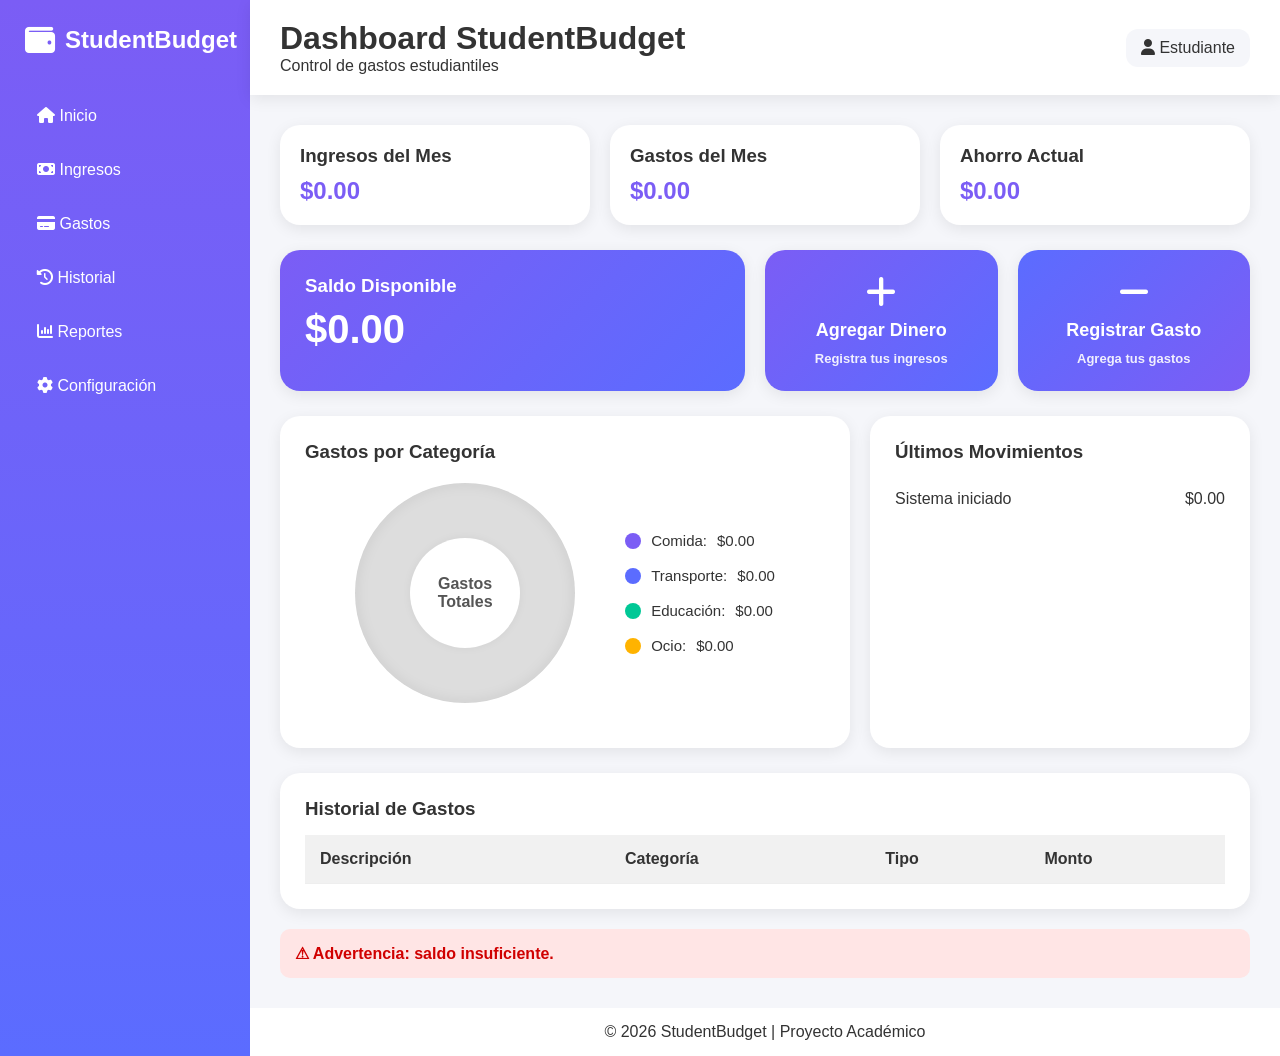
==== index.html @ 2c872257 "Primer commit" ====
<!DOCTYPE html>
<html lang="es">

<head>
    <meta charset="UTF-8">
    <meta name="viewport" content="width=device-width, initial-scale=1.0">
    <title>StudentBudget</title>

    <link rel="stylesheet" href="css/style.css">

    <link rel="stylesheet"
        href="https://cdnjs.cloudflare.com/ajax/libs/font-awesome/6.5.1/css/all.min.css">
</head>

<body>

    <div class="contenedor">

        <!-- NAV -->
        <nav>

            <div class="logo">
                <i class="fa-solid fa-wallet"></i>
                <h2>StudentBudget</h2>
            </div>

            <div class="menu">

                <a href="#">
                    <i class="fa-solid fa-house"></i>
                    Inicio
                </a>

                <a href="#">
                    <i class="fa-solid fa-money-bill"></i>
                    Ingresos
                </a>

                <a href="#">
                    <i class="fa-solid fa-credit-card"></i>
                    Gastos
                </a>

                <a href="#">
                    <i class="fa-solid fa-clock-rotate-left"></i>
                    Historial
                </a>

                <a href="#">
                    <i class="fa-solid fa-chart-column"></i>
                    Reportes
                </a>

                <a href="#">
                    <i class="fa-solid fa-gear"></i>
                    Configuración
                </a>

            </div>

        </nav>

        <!-- MAIN -->
        <main>

            <!-- HEADER -->
            <header>

                <div>
                    <h1>Dashboard StudentBudget</h1>
                    <p>Control de gastos estudiantiles</p>
                </div>

                <div class="usuario">
                    <i class="fa-solid fa-user"></i>
                    Estudiante
                </div>

            </header>

            <section class="contenido">

                <!-- RESUMEN -->
                <section class="resumen">

                    <article class="card-resumen">
                        <h3>Ingresos del Mes</h3>
                        <h2 id="totalIngresos">$0.00</h2>
                    </article>

                    <article class="card-resumen">
                        <h3>Gastos del Mes</h3>
                        <h2 id="totalGastos">$0.00</h2>
                    </article>

                    <article class="card-resumen">
                        <h3>Ahorro Actual</h3>
                        <h2 id="ahorro">$0.00</h2>
                    </article>

                </section>

                <!-- TARJETAS -->
                <section class="tarjetas">

                    <article class="card saldo">

                        <h3>Saldo Disponible</h3>

                        <h2 id="saldo">
                            $0.00
                        </h2>

                    </article>

<article class="card accion ingreso-card">

    <button onclick="abrirIngreso()">

        <i class="fa-solid fa-plus"></i>

        <span>Agregar Dinero</span>

        <small>Registra tus ingresos</small>

    </button>

</article>

<article class="card accion gasto-card">

    <button onclick="abrirGasto()">

        <i class="fa-solid fa-minus"></i>

        <span>Registrar Gasto</span>

        <small>Agrega tus gastos</small>

    </button>

</article>

                </section>
<!-- MODAL INGRESO -->

<div id="modalIngreso" class="modal">

    <div class="modal-contenido">

        <span
            class="cerrar"
            onclick="cerrarIngreso()">

            &times;

        </span>

        <h2>Agregar Ingreso</h2>

        <input
            type="number"
            id="ingreso"
            placeholder="Ingrese monto">

        <button onclick="guardarIngresoModal()">

            Guardar Ingreso

        </button>

    </div>

</div>

<!-- MODAL GASTO -->

<div id="modalGasto" class="modal">

    <div class="modal-contenido">

        <span
            class="cerrar"
            onclick="cerrarGasto()">

            &times;

        </span>

        <h2>Registrar Gasto</h2>

        <input
            type="text"
            id="nombre"
            placeholder="Nombre del gasto">

        <input
            type="number"
            id="gasto"
            placeholder="Monto">

        <select id="categoria">

            <option value="Comida">
                Comida
            </option>

            <option value="Transporte">
                Transporte
            </option>

            <option value="Educacion">
                Educación
            </option>

            <option value="Ocio">
                Ocio
            </option>

        </select>

        <button onclick="guardarGastoModal()">

            Guardar Gasto

        </button>

    </div>

</div>   

<!-- GRAFICO PASTEL -->

                <section class="dashboard-row">

    <!-- GASTOS POR CATEGORIA -->

    <section class="grafico-container">

        <article class="card">

            <h3>Gastos por Categoría</h3>

            <div class="contenedor-grafico">

                <div id="graficoPastel" class="grafico-pastel">

                    <div class="centro-grafico">
                            Gastos<br>Totales
                    </div>

                </div>

                <div class="leyenda">

                    <div>
                        <span class="color comida"></span>
                        Comida:
                        <span id="catComida">$0.00</span>
                    </div>

                    <div>
                        <span class="color transporte"></span>
                        Transporte:
                        <span id="catTransporte">$0.00</span>
                    </div>

                    <div>
                        <span class="color educacion"></span>
                        Educación:
                        <span id="catEducacion">$0.00</span>
                    </div>

                    <div>
                        <span class="color ocio"></span>
                        Ocio:
                        <span id="catOcio">$0.00</span>
                    </div>

                </div>

            </div>

        </article>

    </section>

    <!-- ULTIMOS MOVIMIENTOS -->

    <section class="movimientos">

        <h3>Últimos Movimientos</h3>

        <div id="ultimosMovimientos">

            <div class="movimiento">
                <span>Sistema iniciado</span>
                <span>$0.00</span>
            </div>

        </div>

    </section>

</section>

                <!-- HISTORIAL -->

                <section class="historial">

                    <h3>Historial de Gastos</h3>

                    <table>

                        <thead>

                            <tr>
                                <th>Descripción</th>
                                <th>Categoría</th>
                                <th>Tipo</th>
                                <th>Monto</th>
                            </tr>

                        </thead>

                        <tbody id="lista">

                        </tbody>

                    </table>

                </section>

                <!-- ALERTA -->

                <div id="alerta" class="alerta">

                    ⚠ Advertencia:
                    saldo insuficiente.

                </div>

            </section>

            <!-- FOOTER -->

            <footer>

                © 2026 StudentBudget |
                Proyecto Académico

            </footer>

        </main>

    </div>

    <script src="js/script.js"></script>

</body>

</html>
---- css/style.css ----
*{
    margin:0;
    padding:0;
    box-sizing:border-box;
    font-family:'Segoe UI',sans-serif;
}

:root{
    --morado:#7B5DF5;
    --azul:#5B6CFF;
    --blanco:#FFFFFF;
    --gris:#F5F6FA;
    --texto:#333;
    --sombra:0 4px 15px rgba(0,0,0,.08);
}

body{
    background:var(--gris);
    color:var(--texto);
}

.contenedor{
    display:grid;
    grid-template-columns:250px 1fr;
    min-height:100vh;
}

/* NAV */

nav{
    background:linear-gradient(
        180deg,
        var(--morado),
        var(--azul)
    );
    color:white;
    padding:25px;
}

.logo{
    display:flex;
    align-items:center;
    gap:10px;
    margin-bottom:40px;
}

.logo i{
    font-size:30px;
}

.menu{
    display:flex;
    flex-direction:column;
    gap:12px;
}

.menu a{
    color:white;
    text-decoration:none;
    padding:12px;
    border-radius:12px;
    transition:.3s;
}

.menu a:hover{
    background:rgba(255,255,255,.2);
}

/* MAIN */

main{
    display:flex;
    flex-direction:column;
}

header{
    background:white;
    padding:20px 30px;
    display:flex;
    justify-content:space-between;
    align-items:center;
    box-shadow:var(--sombra);
}

.usuario{
    background:var(--gris);
    padding:10px 15px;
    border-radius:12px;
}

/* CONTENIDO */

.contenido{
    padding:30px;
}

/* RESUMEN */

.resumen{
    display:grid;
    grid-template-columns:repeat(3,1fr);
    gap:20px;
    margin-bottom:25px;
}

.card-resumen{
    background:white;
    padding:20px;
    border-radius:20px;
    box-shadow:var(--sombra);
}

.card-resumen h3{
    margin-bottom:10px;
}

.card-resumen h2{
    color:var(--morado);
}

/* TARJETAS */

.tarjetas{
    display:grid;
    grid-template-columns:2fr 1fr 1fr;
    gap:20px;
}

.card{
    background:white;
    border-radius:20px;
    padding:25px;
    box-shadow:var(--sombra);
}

.saldo{
    background:linear-gradient(
        135deg,
        var(--morado),
        var(--azul)
    );
    color:white;
}

.saldo h2{
    margin-top:10px;
    font-size:40px;
}

.accion{
    display:flex;
    align-items:center;
    justify-content:center;
}

.accion button{
    width:100%;
    padding:15px;
    border:none;
    border-radius:15px;
    background:var(--morado);
    color:white;
    cursor:pointer;
    font-size:15px;
}

.accion button:hover{
    opacity:.9;
}

/* FORMULARIOS */

.formularios{
    display:grid;
    grid-template-columns:1fr 1fr;
    gap:20px;
    margin-top:25px;
}

.formulario{
    background:white;
    padding:25px;
    border-radius:20px;
    box-shadow:var(--sombra);
}

.formulario h3{
    margin-bottom:15px;
}

.formulario input,
.formulario select{
    width:100%;
    padding:12px;
    margin-bottom:12px;
    border:1px solid #ddd;
    border-radius:10px;
}

.formulario button{
    width:100%;
    padding:12px;
    border:none;
    border-radius:10px;
    background:var(--morado);
    color:white;
    cursor:pointer;
}

.formulario button:hover{
    opacity:.9;
}

/* ===================================
   GASTOS + MOVIMIENTOS
=================================== */

.dashboard-row{
    display:grid;
    grid-template-columns:2fr 1fr;
    gap:25px;
    margin-top:25px;
}

.grafico-container{
    margin-top:0;
}

.grafico-container .card{
    height:100%;
}

.contenedor-grafico{
    display:flex;
    justify-content:center;
    align-items:center;
    gap:50px;
    flex-wrap:wrap;
    padding:20px 0;
}

.grafico-pastel{
    width:220px;
    height:220px;
    border-radius:50%;
    background:#ddd;
    position:relative;
    box-shadow:inset 0 0 15px rgba(0,0,0,.08);
}

.centro-grafico{
    width:110px;
    height:110px;
    background:white;
    border-radius:50%;
    position:absolute;
    top:50%;
    left:50%;
    transform:translate(-50%,-50%);
    display:flex;
    justify-content:center;
    align-items:center;
    text-align:center;
    color:#555;
    font-weight:600;
    box-shadow:0 0 10px rgba(0,0,0,.05);
}

.leyenda{
    display:flex;
    flex-direction:column;
    gap:18px;
    font-size:15px;
}

.leyenda div{
    display:flex;
    align-items:center;
    gap:10px;
}

.color{
    width:16px;
    height:16px;
    border-radius:50%;
}

.comida{
    background:#7B5DF5;
}

.transporte{
    background:#5B6CFF;
}

.educacion{
    background:#00C896;
}

.ocio{
    background:#FFB300;
}

/* MOVIMIENTOS */

.movimientos{
    margin-top:0;
    background:white;
    padding:25px;
    border-radius:20px;
    box-shadow:var(--sombra);
    max-height:420px;
    overflow-y:auto;
}

.movimientos h3{
    margin-bottom:20px;
}

.movimiento{
    display:flex;
    justify-content:space-between;
    align-items:center;
    padding:14px 0;
    border-bottom:1px solid #f0f0f0;
}

.movimiento:last-child{
    border-bottom:none;
}

/* SCROLL */

.movimientos::-webkit-scrollbar{
    width:6px;
}

.movimientos::-webkit-scrollbar-thumb{
    background:#cfcfcf;
    border-radius:20px;
}

/* HISTORIAL */

.historial{
    margin-top:25px;
    background:white;
    padding:25px;
    border-radius:20px;
    box-shadow:var(--sombra);
}

.historial h3{
    margin-bottom:15px;
}

table{
    width:100%;
    border-collapse:collapse;
}

th{
    background:#f1f1f1;
}

th,
td{
    padding:15px;
    text-align:left;
    border-bottom:1px solid #eee;
}

.eliminar{
    background:#e53935;
    color:white;
    border:none;
    padding:8px 12px;
    border-radius:8px;
    cursor:pointer;
}

.eliminar:hover{
    opacity:.9;
}

/* ALERTA */

.alerta{
    display:none;
    margin-top:20px;
    background:#ffe5e5;
    color:#d00000;
    padding:15px;
    border-radius:10px;
    font-weight:bold;
}

/* FOOTER */

footer{
    background:white;
    padding:15px;
    text-align:center;
    margin-top:auto;
}

/* RESPONSIVE */

@media(max-width:1000px){

    .resumen{
        grid-template-columns:1fr;
    }

    .tarjetas{
        grid-template-columns:1fr;
    }

    .formularios{
        grid-template-columns:1fr;
    }

    .dashboard-row{
        grid-template-columns:1fr;
    }

    .contenedor-grafico{
        flex-direction:column;
    }

    .grafico-pastel{
        width:190px;
        height:190px;
    }
}

@media(max-width:768px){

    .contenedor{
        grid-template-columns:1fr;
    }

    nav{
        padding:20px;
    }

    header{
        flex-direction:column;
        gap:10px;
        text-align:center;
    }

    .contenido{
        padding:15px;
    }
}
/* =========================
   MODALES
========================= */

.modal{
    display:none;
    position:fixed;
    top:0;
    left:0;
    width:100%;
    height:100%;
    background:rgba(0,0,0,.5);
    z-index:9999;

    justify-content:center;
    align-items:center;
}

.modal-contenido{
    background:white;
    width:450px;
    max-width:90%;

    padding:30px;
    border-radius:20px;

    box-shadow:
    0 15px 40px rgba(0,0,0,.2);

    position:relative;

    animation:aparecer .3s ease;
}

@keyframes aparecer{

    from{
        opacity:0;
        transform:translateY(-20px);
    }

    to{
        opacity:1;
        transform:translateY(0);
    }
}

.modal-contenido h2{
    margin-bottom:20px;
    color:var(--morado);
}

.modal-contenido input,
.modal-contenido select{

    width:100%;
    padding:12px;

    margin-bottom:15px;

    border:1px solid #ddd;
    border-radius:10px;

    outline:none;
}

.modal-contenido input:focus,
.modal-contenido select:focus{

    border-color:var(--morado);
}

.modal-contenido button{

    width:100%;
    padding:14px;

    border:none;
    border-radius:12px;

    background:linear-gradient(
        135deg,
        var(--morado),
        var(--azul)
    );

    color:white;
    font-size:15px;
    font-weight:600;

    cursor:pointer;
}

.modal-contenido button:hover{

    transform:translateY(-2px);
}

.cerrar{

    position:absolute;
    top:12px;
    right:18px;

    font-size:30px;
    font-weight:bold;

    cursor:pointer;
    color:#777;
}

.cerrar:hover{

    color:#e53935;
}

/* =========================
   BOTONES MAS ELEGANTES
========================= */

.accion button{

    width:100%;
    padding:15px;

    border:none;
    border-radius:15px;

    background:linear-gradient(
        135deg,
        var(--morado),
        var(--azul)
    );

    color:white;

    font-size:15px;
    font-weight:600;

    cursor:pointer;

    transition:.3s;
}

.accion button:hover{

    transform:translateY(-3px);

    box-shadow:
    0 10px 20px rgba(123,93,245,.3);
}

/* =========================
   DASHBOARD ROW
========================= */

.dashboard-row{

    display:grid;
    grid-template-columns:1.2fr .8fr;

    gap:20px;

    margin-top:25px;

    align-items:stretch;
}

/* =========================
   MOVIMIENTOS
========================= */

.movimientos{

    background:white;

    padding:25px;

    border-radius:20px;

    box-shadow:var(--sombra);

    height:100%;
}

.movimientos h3{

    margin-bottom:15px;
}

.movimiento{

    display:flex;
    justify-content:space-between;

    padding:12px 0;

    border-bottom:1px solid #eee;
}

/* =========================
   RESPONSIVE
========================= */

@media(max-width:1000px){

    .dashboard-row{

        grid-template-columns:1fr;
    }
}
/* TARJETAS DE ACCION */

.accion{
    padding:0;
    overflow:hidden;
}

.accion button{

    width:100%;
    height:100%;

    border:none;

    display:flex;
    flex-direction:column;

    justify-content:center;
    align-items:center;

    gap:10px;

    cursor:pointer;

    color:white;

    padding:25px;
}

.ingreso-card button{

    background:linear-gradient(
        135deg,
        #7B5DF5,
        #5B6CFF
    );
}

.gasto-card button{

    background:linear-gradient(
        135deg,
        #5B6CFF,
        #7B5DF5
    );
}

.accion i{

    font-size:35px;
}

.accion span{

    font-size:18px;
    font-weight:600;
}

.accion small{

    font-size:13px;
    opacity:.9;
}
.categoria{

    padding:6px 12px;

    border-radius:20px;

    color:white;

    font-size:13px;

    font-weight:600;
}

.cat-comida{
    background:#7B5DF5;
}

.cat-transporte{
    background:#5B6CFF;
}

.cat-educacion{
    background:#00C896;
}

.cat-ocio{
    background:#FFB300;
}
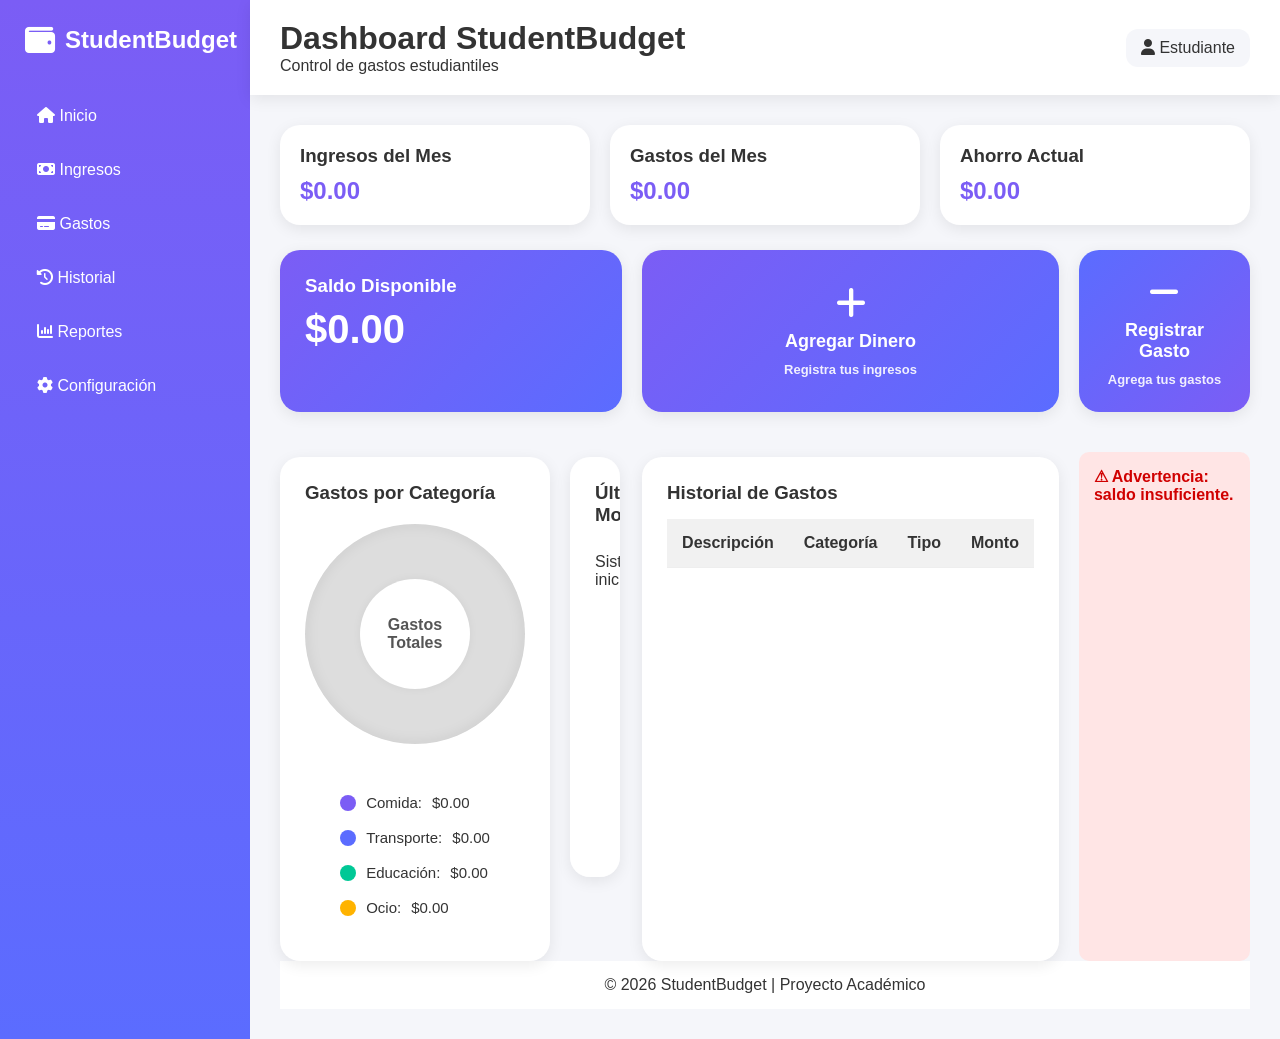
==== commit 08d22f75: "cambios elizabeth" ====
--- a/index.html
+++ b/index.html
@@ -26,32 +26,32 @@
 
             <div class="menu">
 
-                <a href="#">
+                <a href="#headerDashboard" class="menu-link">
                     <i class="fa-solid fa-house"></i>
                     Inicio
                 </a>
 
-                <a href="#">
+                <a href="#tarjetas" class="menu-link">
                     <i class="fa-solid fa-money-bill"></i>
                     Ingresos
                 </a>
 
-                <a href="#">
+                <a href="#grafico" class="menu-link">
                     <i class="fa-solid fa-credit-card"></i>
                     Gastos
                 </a>
 
-                <a href="#">
+                <a href="#historial" class="menu-link">
                     <i class="fa-solid fa-clock-rotate-left"></i>
                     Historial
                 </a>
 
-                <a href="#">
+                <a href="#movimientos" class="menu-link">
                     <i class="fa-solid fa-chart-column"></i>
                     Reportes
                 </a>
 
-                <a href="#">
+                <a href="#resumen" class="menu-link">
                     <i class="fa-solid fa-gear"></i>
                     Configuración
                 </a>
@@ -64,7 +64,7 @@
         <main>
 
             <!-- HEADER -->
-            <header>
+            <header id="headerDashboard">
 
                 <div>
                     <h1>Dashboard StudentBudget</h1>
@@ -81,7 +81,7 @@
             <section class="contenido">
 
                 <!-- RESUMEN -->
-                <section class="resumen">
+                <section class="resumen" id="resumen">
 
                     <article class="card-resumen">
                         <h3>Ingresos del Mes</h3>
@@ -101,7 +101,7 @@
                 </section>
 
                 <!-- TARJETAS -->
-                <section class="tarjetas">
+                <section class="tarjetas" id="tarjetas">
 
                     <article class="card saldo">
 
@@ -112,6 +112,7 @@
                         </h2>
 
                     </article>
+                    
 
 <article class="card accion ingreso-card">
 
@@ -141,7 +142,7 @@
 
 </article>
 
-                </section>
+  
 <!-- MODAL INGRESO -->
 
 <div id="modalIngreso" class="modal">
@@ -231,7 +232,7 @@
 
 <!-- GRAFICO PASTEL -->
 
-                <section class="dashboard-row">
+                <section class="dashboard-row" id="grafico">
 
     <!-- GASTOS POR CATEGORIA -->
 
@@ -287,7 +288,7 @@
 
     <!-- ULTIMOS MOVIMIENTOS -->
 
-    <section class="movimientos">
+    <section class="movimientos" id="movimientos">
 
         <h3>Últimos Movimientos</h3>
 
@@ -306,7 +307,7 @@
 
                 <!-- HISTORIAL -->
 
-                <section class="historial">
+                <section class="historial" id="historial">
 
                     <h3>Historial de Gastos</h3>
 
--- a/css/style.css
+++ b/css/style.css
@@ -17,6 +17,30 @@
 body{
     background:var(--gris);
     color:var(--texto);
+}
+
+html{
+
+    scroll-behavior:smooth;
+
+}
+
+.menu a{
+
+    transition:.3s;
+
+}
+
+.menu a.activo{
+
+    background:#ffffff;
+
+    color:#6c63ff;
+
+    border-radius:10px;
+
+    font-weight:bold;
+
 }
 
 .contenedor{
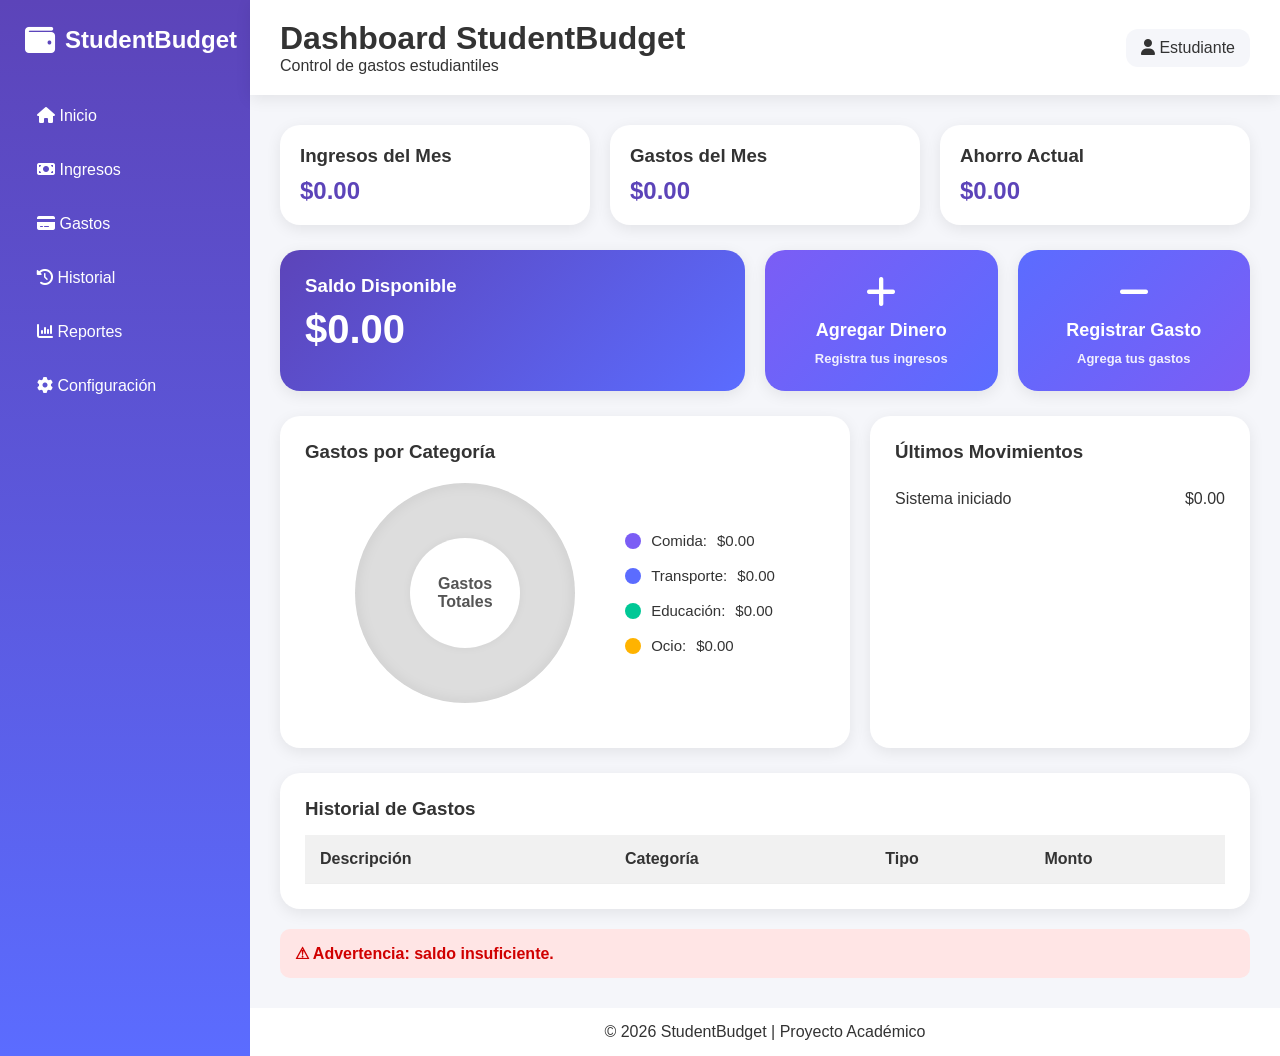
==== commit cef989a4: "cambios elizabeth" ====
--- a/index.html
+++ b/index.html
@@ -142,7 +142,7 @@
 
 </article>
 
-  
+                  </section>
 <!-- MODAL INGRESO -->
 
 <div id="modalIngreso" class="modal">
--- a/css/style.css
+++ b/css/style.css
@@ -6,7 +6,7 @@
 }
 
 :root{
-    --morado:#7B5DF5;
+    --morado:#5c44b9;
     --azul:#5B6CFF;
     --blanco:#FFFFFF;
     --gris:#F5F6FA;
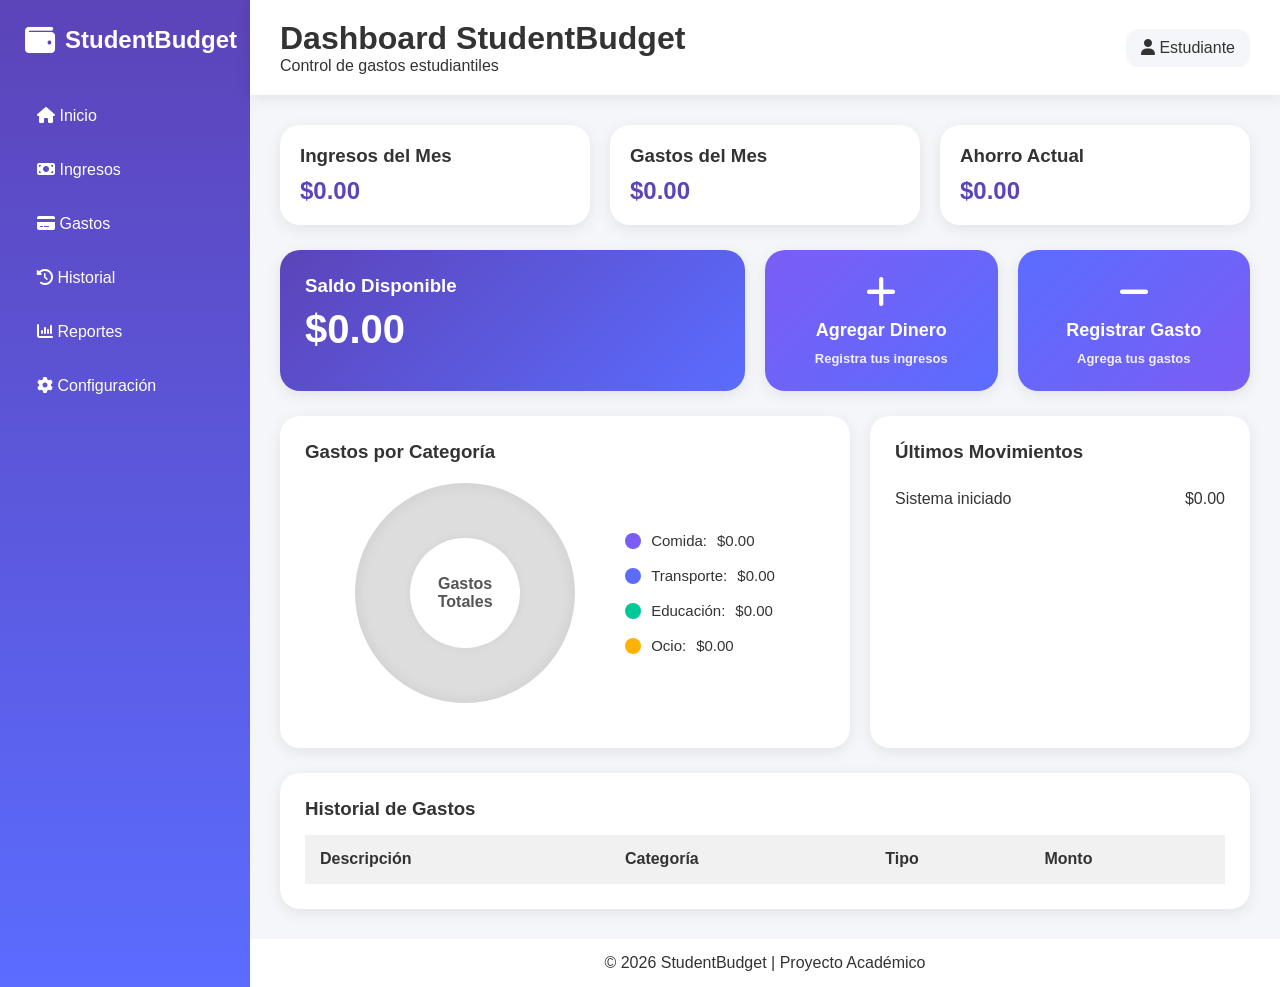
==== commit 40950aa1: "Agregue carpetas" ====
--- a/index.html
+++ b/index.html
@@ -36,7 +36,7 @@
                     Ingresos
                 </a>
 
-                <a href="#grafico" class="menu-link">
+                <a href="">
                     <i class="fa-solid fa-credit-card"></i>
                     Gastos
                 </a>
@@ -46,12 +46,13 @@
                     Historial
                 </a>
 
-                <a href="#movimientos" class="menu-link">
-                    <i class="fa-solid fa-chart-column"></i>
-                    Reportes
-                </a>
-
-                <a href="#resumen" class="menu-link">
+                <a href="paginas/reportes.html">
+                   <i class="fa-solid fa-chart-column"></i>
+                   Reportes
+ 
+                </a>
+
+                <a href="paginas/configuracion.html">
                     <i class="fa-solid fa-gear"></i>
                     Configuración
                 </a>
@@ -64,7 +65,7 @@
         <main>
 
             <!-- HEADER -->
-            <header id="headerDashboard">
+            <header>
 
                 <div>
                     <h1>Dashboard StudentBudget</h1>
@@ -232,7 +233,7 @@
 
 <!-- GRAFICO PASTEL -->
 
-                <section class="dashboard-row" id="grafico">
+                <section class="dashboard-row">
 
     <!-- GASTOS POR CATEGORIA -->
 
@@ -288,7 +289,7 @@
 
     <!-- ULTIMOS MOVIMIENTOS -->
 
-    <section class="movimientos" id="movimientos">
+    <section class="movimientos">
 
         <h3>Últimos Movimientos</h3>
 
@@ -307,7 +308,7 @@
 
                 <!-- HISTORIAL -->
 
-                <section class="historial" id="historial">
+                <section class="historial">
 
                     <h3>Historial de Gastos</h3>
 
--- a/css/style.css
+++ b/css/style.css
@@ -19,29 +19,6 @@
     color:var(--texto);
 }
 
-html{
-
-    scroll-behavior:smooth;
-
-}
-
-.menu a{
-
-    transition:.3s;
-
-}
-
-.menu a.activo{
-
-    background:#ffffff;
-
-    color:#6c63ff;
-
-    border-radius:10px;
-
-    font-weight:bold;
-
-}
 
 .contenedor{
     display:grid;
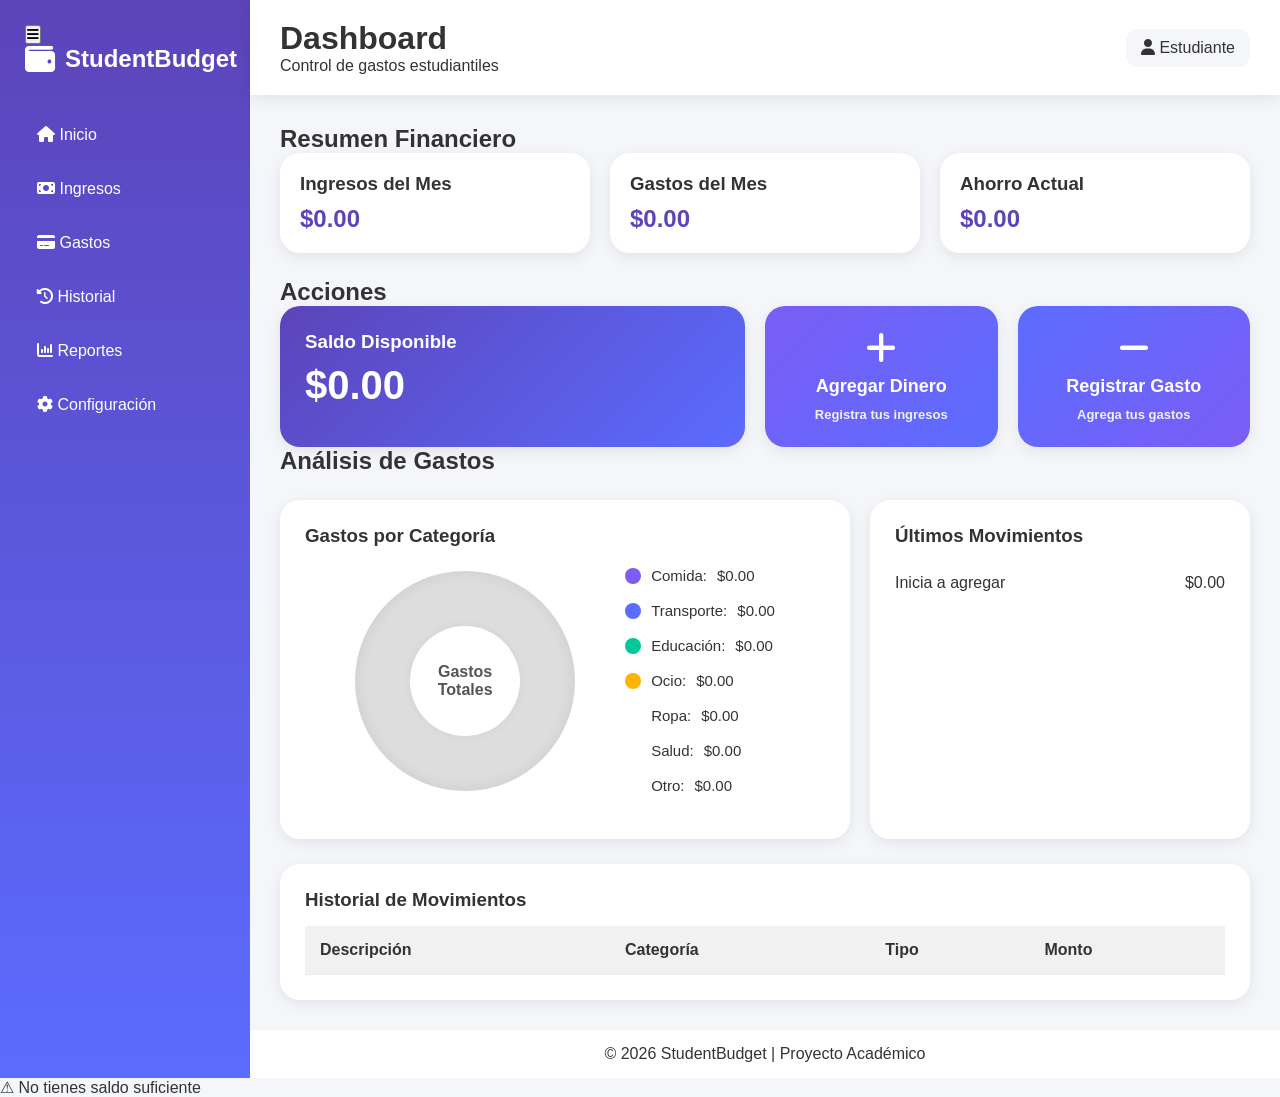
==== commit f6042408: "Pagina de inicio, codigo editado" ====
--- a/index.html
+++ b/index.html
@@ -4,12 +4,9 @@
 <head>
     <meta charset="UTF-8">
     <meta name="viewport" content="width=device-width, initial-scale=1.0">
-    <title>StudentBudget</title>
-
+    <title>StudentBudget - Inicio</title>
     <link rel="stylesheet" href="css/style.css">
-
-    <link rel="stylesheet"
-        href="https://cdnjs.cloudflare.com/ajax/libs/font-awesome/6.5.1/css/all.min.css">
+    <link rel="stylesheet" href="https://cdnjs.cloudflare.com/ajax/libs/font-awesome/6.5.1/css/all.min.css">
 </head>
 
 <body>
@@ -18,347 +15,170 @@
 
         <!-- NAV -->
         <nav>
+            <button class="menu-toggle" onclick="toggleMenu()">
+                <i class="fa-solid fa-bars"></i>
+            </button>
 
             <div class="logo">
                 <i class="fa-solid fa-wallet"></i>
                 <h2>StudentBudget</h2>
             </div>
 
-            <div class="menu">
-
-                <a href="#headerDashboard" class="menu-link">
-                    <i class="fa-solid fa-house"></i>
-                    Inicio
-                </a>
-
-                <a href="#tarjetas" class="menu-link">
-                    <i class="fa-solid fa-money-bill"></i>
-                    Ingresos
-                </a>
-
-                <a href="">
-                    <i class="fa-solid fa-credit-card"></i>
-                    Gastos
-                </a>
-
-                <a href="#historial" class="menu-link">
-                    <i class="fa-solid fa-clock-rotate-left"></i>
-                    Historial
-                </a>
-
-                <a href="paginas/reportes.html">
-                   <i class="fa-solid fa-chart-column"></i>
-                   Reportes
- 
-                </a>
-
-                <a href="paginas/configuracion.html">
-                    <i class="fa-solid fa-gear"></i>
-                    Configuración
-                </a>
-
+            <div class="menu" id="menu">
+                <a href="index.html" class="activo"><i class="fa-solid fa-house"></i> Inicio</a>
+                <a href="Ingresos.html"><i class="fa-solid fa-money-bill"></i> Ingresos</a>
+                <a href="Gastos.html"><i class="fa-solid fa-credit-card"></i> Gastos</a>
+                <a href="Historial.html"><i class="fa-solid fa-clock-rotate-left"></i> Historial</a>
+                <a href="Reportes.html"><i class="fa-solid fa-chart-column"></i> Reportes</a>
+                <a href="Configuracion.html"><i class="fa-solid fa-gear"></i> Configuración</a>
             </div>
-
         </nav>
 
         <!-- MAIN -->
         <main>
-
-            <!-- HEADER -->
             <header>
-
                 <div>
-                    <h1>Dashboard StudentBudget</h1>
+                    <h1>Dashboard</h1>
                     <p>Control de gastos estudiantiles</p>
                 </div>
-
                 <div class="usuario">
-                    <i class="fa-solid fa-user"></i>
-                    Estudiante
+                    <i class="fa-solid fa-user"></i> Estudiante
                 </div>
-
             </header>
 
             <section class="contenido">
 
                 <!-- RESUMEN -->
-                <section class="resumen" id="resumen">
-
+                <h2 class="titulo-seccion">Resumen Financiero</h2>
+                <div class="resumen">
                     <article class="card-resumen">
                         <h3>Ingresos del Mes</h3>
                         <h2 id="totalIngresos">$0.00</h2>
                     </article>
-
                     <article class="card-resumen">
                         <h3>Gastos del Mes</h3>
                         <h2 id="totalGastos">$0.00</h2>
                     </article>
-
                     <article class="card-resumen">
                         <h3>Ahorro Actual</h3>
                         <h2 id="ahorro">$0.00</h2>
                     </article>
-
-                </section>
-
-                <!-- TARJETAS -->
-                <section class="tarjetas" id="tarjetas">
-
-                    <article class="card saldo">
-
-                        <h3>Saldo Disponible</h3>
-
-                        <h2 id="saldo">
-                            $0.00
-                        </h2>
-
-                    </article>
-                    
-
-<article class="card accion ingreso-card">
-
-    <button onclick="abrirIngreso()">
-
-        <i class="fa-solid fa-plus"></i>
-
-        <span>Agregar Dinero</span>
-
-        <small>Registra tus ingresos</small>
-
-    </button>
-
-</article>
-
-<article class="card accion gasto-card">
-
-    <button onclick="abrirGasto()">
-
-        <i class="fa-solid fa-minus"></i>
-
-        <span>Registrar Gasto</span>
-
-        <small>Agrega tus gastos</small>
-
-    </button>
-
-</article>
-
-                  </section>
-<!-- MODAL INGRESO -->
-
-<div id="modalIngreso" class="modal">
-
-    <div class="modal-contenido">
-
-        <span
-            class="cerrar"
-            onclick="cerrarIngreso()">
-
-            &times;
-
-        </span>
-
-        <h2>Agregar Ingreso</h2>
-
-        <input
-            type="number"
-            id="ingreso"
-            placeholder="Ingrese monto">
-
-        <button onclick="guardarIngresoModal()">
-
-            Guardar Ingreso
-
-        </button>
-
-    </div>
-
-</div>
-
-<!-- MODAL GASTO -->
-
-<div id="modalGasto" class="modal">
-
-    <div class="modal-contenido">
-
-        <span
-            class="cerrar"
-            onclick="cerrarGasto()">
-
-            &times;
-
-        </span>
-
-        <h2>Registrar Gasto</h2>
-
-        <input
-            type="text"
-            id="nombre"
-            placeholder="Nombre del gasto">
-
-        <input
-            type="number"
-            id="gasto"
-            placeholder="Monto">
-
-        <select id="categoria">
-
-            <option value="Comida">
-                Comida
-            </option>
-
-            <option value="Transporte">
-                Transporte
-            </option>
-
-            <option value="Educacion">
-                Educación
-            </option>
-
-            <option value="Ocio">
-                Ocio
-            </option>
-
-        </select>
-
-        <button onclick="guardarGastoModal()">
-
-            Guardar Gasto
-
-        </button>
-
-    </div>
-
-</div>   
-
-<!-- GRAFICO PASTEL -->
-
-                <section class="dashboard-row">
-
-    <!-- GASTOS POR CATEGORIA -->
-
-    <section class="grafico-container">
-
-        <article class="card">
-
-            <h3>Gastos por Categoría</h3>
-
-            <div class="contenedor-grafico">
-
-                <div id="graficoPastel" class="grafico-pastel">
-
-                    <div class="centro-grafico">
-                            Gastos<br>Totales
-                    </div>
-
                 </div>
 
-                <div class="leyenda">
-
-                    <div>
-                        <span class="color comida"></span>
-                        Comida:
-                        <span id="catComida">$0.00</span>
-                    </div>
-
-                    <div>
-                        <span class="color transporte"></span>
-                        Transporte:
-                        <span id="catTransporte">$0.00</span>
-                    </div>
-
-                    <div>
-                        <span class="color educacion"></span>
-                        Educación:
-                        <span id="catEducacion">$0.00</span>
-                    </div>
-
-                    <div>
-                        <span class="color ocio"></span>
-                        Ocio:
-                        <span id="catOcio">$0.00</span>
-                    </div>
-
+                <!-- ACCIONES RÁPIDAS -->
+                <h2 class="titulo-seccion">Acciones</h2>
+                <div class="tarjetas">
+                    <article class="card saldo">
+                        <h3>Saldo Disponible</h3>
+                        <h2 id="saldo">$0.00</h2>
+                    </article>
+                    <article class="card accion ingreso-card">
+                        <button onclick="abrirIngreso()">
+                            <i class="fa-solid fa-plus"></i>
+                            <span>Agregar Dinero</span>
+                            <small>Registra tus ingresos</small>
+                        </button>
+                    </article>
+                    <article class="card accion gasto-card">
+                        <button onclick="abrirGasto()">
+                            <i class="fa-solid fa-minus"></i>
+                            <span>Registrar Gasto</span>
+                            <small>Agrega tus gastos</small>
+                        </button>
+                    </article>
                 </div>
 
-            </div>
-
-        </article>
-
-    </section>
-
-    <!-- ULTIMOS MOVIMIENTOS -->
-
-    <section class="movimientos">
-
-        <h3>Últimos Movimientos</h3>
-
-        <div id="ultimosMovimientos">
-
-            <div class="movimiento">
-                <span>Sistema iniciado</span>
-                <span>$0.00</span>
-            </div>
-
-        </div>
-
-    </section>
-
-</section>
+                <!-- GRÁFICO -->
+                <h2 class="titulo-seccion">Análisis de Gastos</h2>
+                <div class="dashboard-row">
+                    <div class="grafico-container">
+                        <article class="card">
+                            <h3>Gastos por Categoría</h3>
+                            <div class="contenedor-grafico">
+                                <div id="graficoPastel" class="grafico-pastel">
+                                    <div class="centro-grafico">Gastos<br>Totales</div>
+                                </div>
+                                <div class="leyenda">
+                                    <div><span class="color comida"></span> Comida: <span id="catComida">$0.00</span></div>
+                                    <div><span class="color transporte"></span> Transporte: <span id="catTransporte">$0.00</span></div>
+                                    <div><span class="color educacion"></span> Educación: <span id="catEducacion">$0.00</span></div>
+                                    <div><span class="color ocio"></span> Ocio: <span id="catOcio">$0.00</span></div>
+                                    <div><span class="color ropa"></span> Ropa: <span id="catRopa">$0.00</span></div>
+                                    <div><span class="color salud"></span> Salud: <span id="catSalud">$0.00</span></div>
+                                    <div><span class="color otro"></span> Otro: <span id="catOtro">$0.00</span></div>
+                                </div>
+                            </div>
+                        </article>
+                    </div>
+                    
+                    <!-- ÚLTIMOS MOVIMIENTOS -->
+                    <section class="movimientos">
+                        <h3>Últimos Movimientos</h3>
+                        <div id="ultimosMovimientos">
+                            <div class="movimiento"><span>Inicia a agregar</span><span>$0.00</span></div>
+                        </div>
+                    </section>
+                </div>
 
                 <!-- HISTORIAL -->
-
                 <section class="historial">
-
-                    <h3>Historial de Gastos</h3>
-
+                    <h3>Historial de Movimientos</h3>
                     <table>
-
                         <thead>
-
                             <tr>
                                 <th>Descripción</th>
                                 <th>Categoría</th>
                                 <th>Tipo</th>
                                 <th>Monto</th>
                             </tr>
-
                         </thead>
-
-                        <tbody id="lista">
-
-                        </tbody>
-
+                        <tbody id="lista"></tbody>
                     </table>
-
                 </section>
 
+                <!-- MODAL INGRESO -->
+                <div id="modalIngreso" class="modal">
+                    <div class="modal-contenido">
+                        <span class="cerrar" onclick="cerrarIngreso()">&times;</span>
+                        <h2>💰 Agregar Ingreso</h2>
+                        <input type="number" id="ingreso" placeholder="Monto" min="1" step="0.01" onkeydown="if(event.key === '-') event.preventDefault()">
+                        <button onclick="guardarIngresoModal()">💾 Guardar</button>
+                    </div>
+                </div>
+
+                <!-- MODAL GASTO -->
+                <div id="modalGasto" class="modal">
+                    <div class="modal-contenido">
+                        <span class="cerrar" onclick="cerrarGasto()">&times;</span>
+                        <h2>💸 Registrar Gasto</h2>
+                        <input type="text" id="nombre" placeholder="Qué compraste?">
+                        <input type="number" id="gasto" placeholder="Monto" min="1" step="0.01" onkeydown="if(event.key === '-') event.preventDefault()">
+                        <select id="categoria">
+                            <option value="Comida">🍔 Comida</option>
+                            <option value="Transporte">🚌 Transporte</option>
+                            <option value="Educacion">📚 Educación</option>
+                            <option value="Ocio">🎮 Ocio</option>
+                            <option value="Ropa">👕 Ropa</option>
+                            <option value="Salud">💊 Salud</option>
+                            <option value="Otro">📦 Otro</option>
+                        </select>
+                        <button onclick="guardarGastoModal()">💾 Guardar Gasto</button>
+                    </div>
+                </div>
+
                 <!-- ALERTA -->
-
-                <div id="alerta" class="alerta">
-
-                    ⚠ Advertencia:
-                    saldo insuficiente.
-
-                </div>
+                <div id="alerta" class="alerta">⚠ saldo insuficiente</div>
 
             </section>
 
-            <!-- FOOTER -->
-
-            <footer>
-
-                © 2026 StudentBudget |
-                Proyecto Académico
-
-            </footer>
-
+            <footer>© 2026 StudentBudget | Proyecto Académico</footer>
         </main>
-
     </div>
 
+    <!-- ALERTA FLOTANTE -->
+    <div id="alertaFlotante" class="alerta-flotante">⚠ No tienes saldo suficiente</div>
+
     <script src="js/script.js"></script>
-
 </body>
 
 </html>
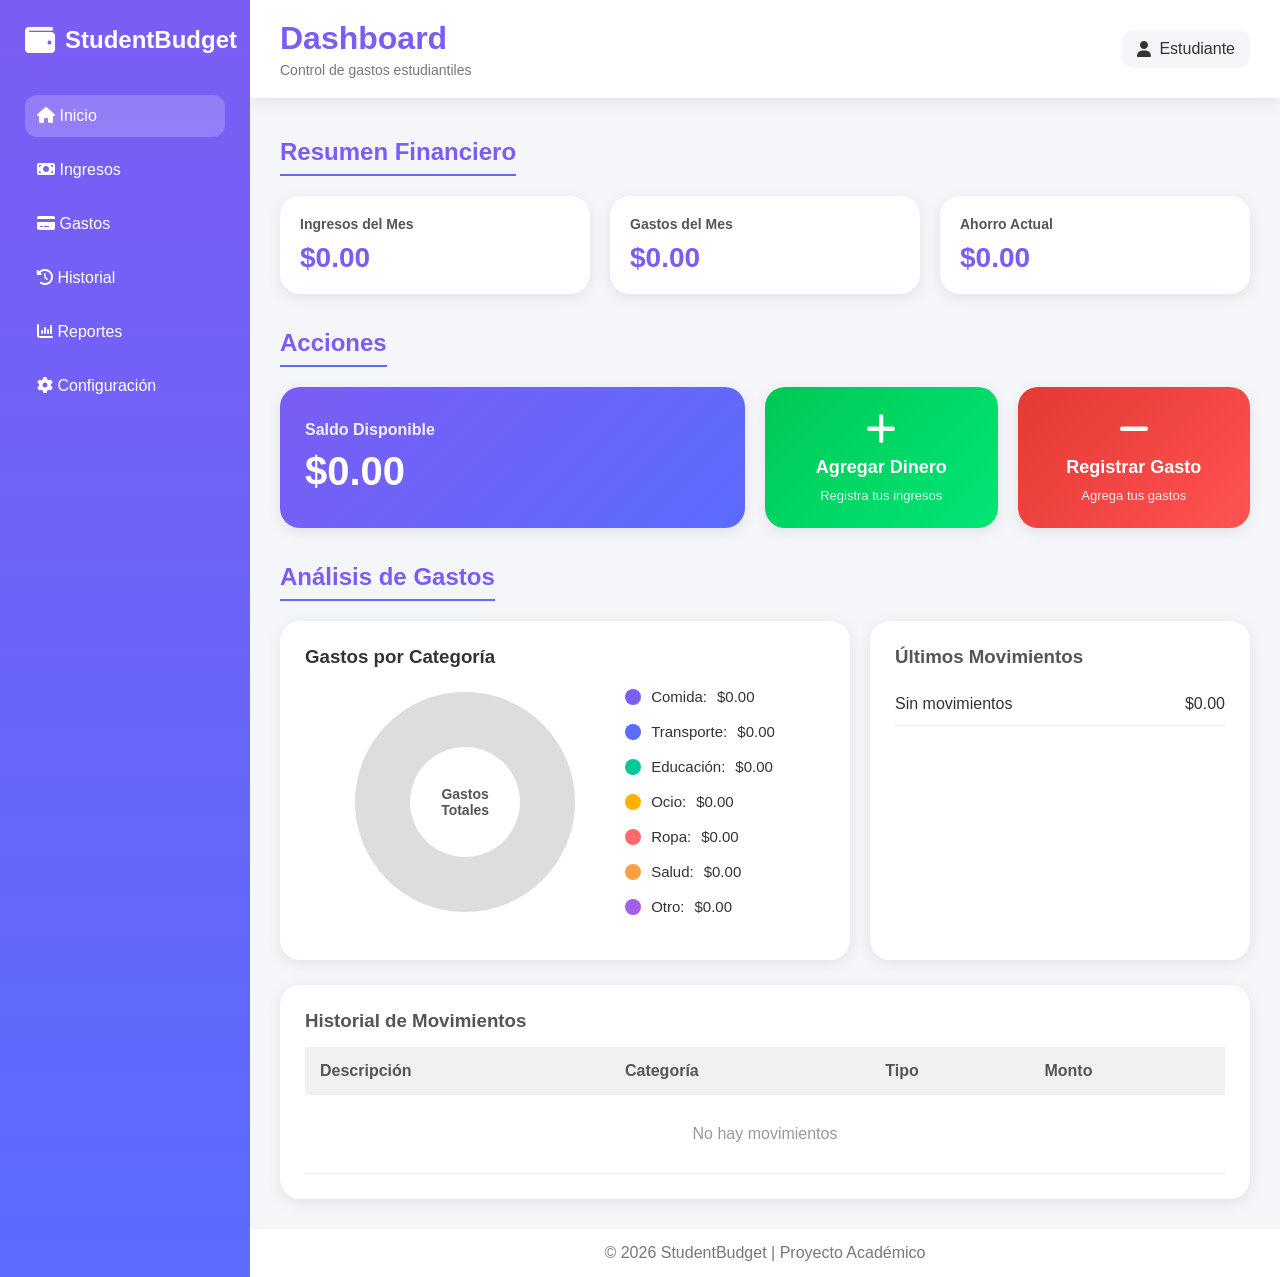
==== commit 98379b0a: "Cambios finales, ajuste de detalles" ====
--- a/index.html
+++ b/index.html
@@ -167,7 +167,7 @@
                 </div>
 
                 <!-- ALERTA -->
-                <div id="alerta" class="alerta">⚠ saldo insuficiente</div>
+                <div id="alerta" class="alerta" style="display: none;">⚠ saldo insuficiente</div>
 
             </section>
 
--- a/css/style.css
+++ b/css/style.css
@@ -1,759 +1,1233 @@
-*{
-    margin:0;
-    padding:0;
-    box-sizing:border-box;
-    font-family:'Segoe UI',sans-serif;
-}
-
-:root{
-    --morado:#5c44b9;
-    --azul:#5B6CFF;
-    --blanco:#FFFFFF;
-    --gris:#F5F6FA;
-    --texto:#333;
-    --sombra:0 4px 15px rgba(0,0,0,.08);
-}
-
-body{
-    background:var(--gris);
-    color:var(--texto);
-}
-
-
-.contenedor{
-    display:grid;
-    grid-template-columns:250px 1fr;
-    min-height:100vh;
+* {
+    margin: 0;
+    padding: 0;
+    box-sizing: border-box;
+    font-family: 'Segoe UI', sans-serif;
+}
+
+:root {
+    --morado: #7B5DF5;
+    --azul: #5B6CFF;
+    --gris: #F5F6FA;
+    --texto: #333;
+    --sombra: 0 4px 15px rgba(0,0,0,.08);
+}
+
+body {
+    background: var(--gris);
+    color: var(--texto);
+}
+
+.contenedor {
+    display: grid;
+    grid-template-columns: 250px 1fr;
+    min-height: 100vh;
 }
 
 /* NAV */
-
-nav{
-    background:linear-gradient(
-        180deg,
-        var(--morado),
-        var(--azul)
-    );
-    color:white;
-    padding:25px;
-}
-
-.logo{
-    display:flex;
-    align-items:center;
-    gap:10px;
-    margin-bottom:40px;
-}
-
-.logo i{
-    font-size:30px;
-}
-
-.menu{
-    display:flex;
-    flex-direction:column;
-    gap:12px;
-}
-
-.menu a{
-    color:white;
-    text-decoration:none;
-    padding:12px;
-    border-radius:12px;
-    transition:.3s;
-}
-
-.menu a:hover{
-    background:rgba(255,255,255,.2);
+nav {
+    background: linear-gradient(180deg, var(--morado), var(--azul));
+    color: white;
+    padding: 25px;
+    position: relative;
+}
+
+.logo {
+    display: flex;
+    align-items: center;
+    gap: 10px;
+    margin-bottom: 40px;
+}
+
+.logo i {
+    font-size: 30px;
+}
+
+/* Botón hamburguesa */
+.menu-toggle {
+    display: none;
+    background: none;
+    border: none;
+    color: white;
+    font-size: 24px;
+    cursor: pointer;
+    position: absolute;
+    top: 20px;
+    right: 20px;
+}
+
+.menu {
+    display: flex;
+    flex-direction: column;
+    gap: 12px;
+}
+
+.menu a {
+    color: white;
+    text-decoration: none;
+    padding: 12px;
+    border-radius: 12px;
+    transition: .3s;
+}
+
+.menu a:hover {
+    background: rgba(255,255,255,.2);
+}
+
+.menu a.activo {
+    background: rgba(255,255,255,.2);
 }
 
 /* MAIN */
-
-main{
-    display:flex;
-    flex-direction:column;
-}
-
-header{
-    background:white;
-    padding:20px 30px;
-    display:flex;
-    justify-content:space-between;
-    align-items:center;
-    box-shadow:var(--sombra);
-}
-
-.usuario{
-    background:var(--gris);
-    padding:10px 15px;
-    border-radius:12px;
+main {
+    display: flex;
+    flex-direction: column;
+}
+
+header {
+    background: white;
+    padding: 20px 30px;
+    display: flex;
+    justify-content: space-between;
+    align-items: center;
+    box-shadow: var(--sombra);
+}
+
+header h1 {
+    color: var(--morado);
+}
+
+header p {
+    color: #777;
+    font-size: 14px;
+    margin-top: 5px;
+}
+
+.usuario {
+    background: var(--gris);
+    padding: 10px 15px;
+    border-radius: 12px;
+    display: flex;
+    align-items: center;
+    gap: 8px;
 }
 
 /* CONTENIDO */
-
-.contenido{
-    padding:30px;
+.contenido {
+    padding: 30px;
+    flex: 1;
+}
+
+.titulo-seccion {
+    font-size: 1.5rem;
+    color: var(--morado);
+    margin-bottom: 20px;
+    margin-top: 10px;
+    border-bottom: 2px solid var(--azul);
+    padding-bottom: 8px;
+    display: inline-block;
+}
+
+.oculto {
+    position: absolute;
+    width: 1px;
+    height: 1px;
+    padding: 0;
+    margin: -1px;
+    overflow: hidden;
+    clip: rect(0,0,0,0);
+    border: 0;
 }
 
 /* RESUMEN */
-
-.resumen{
-    display:grid;
-    grid-template-columns:repeat(3,1fr);
-    gap:20px;
-    margin-bottom:25px;
-}
-
-.card-resumen{
-    background:white;
-    padding:20px;
-    border-radius:20px;
-    box-shadow:var(--sombra);
-}
-
-.card-resumen h3{
-    margin-bottom:10px;
-}
-
-.card-resumen h2{
-    color:var(--morado);
+.resumen {
+    display: grid;
+    grid-template-columns: repeat(3, 1fr);
+    gap: 20px;
+    margin-bottom: 25px;
+}
+
+.card-resumen {
+    background: white;
+    padding: 20px;
+    border-radius: 20px;
+    box-shadow: var(--sombra);
+}
+
+.card-resumen h3 {
+    margin-bottom: 10px;
+    color: #555;
+    font-size: 14px;
+}
+
+.card-resumen h2 {
+    color: var(--morado);
+    font-size: 28px;
 }
 
 /* TARJETAS */
-
-.tarjetas{
-    display:grid;
-    grid-template-columns:2fr 1fr 1fr;
-    gap:20px;
-}
-
-.card{
-    background:white;
-    border-radius:20px;
-    padding:25px;
-    box-shadow:var(--sombra);
-}
-
-.saldo{
-    background:linear-gradient(
-        135deg,
-        var(--morado),
-        var(--azul)
-    );
-    color:white;
-}
-
-.saldo h2{
-    margin-top:10px;
-    font-size:40px;
-}
-
-.accion{
-    display:flex;
-    align-items:center;
-    justify-content:center;
-}
-
-.accion button{
-    width:100%;
-    padding:15px;
-    border:none;
-    border-radius:15px;
-    background:var(--morado);
-    color:white;
-    cursor:pointer;
-    font-size:15px;
-}
-
-.accion button:hover{
-    opacity:.9;
-}
-
-/* FORMULARIOS */
-
-.formularios{
-    display:grid;
-    grid-template-columns:1fr 1fr;
-    gap:20px;
-    margin-top:25px;
-}
-
-.formulario{
-    background:white;
-    padding:25px;
-    border-radius:20px;
-    box-shadow:var(--sombra);
-}
-
-.formulario h3{
-    margin-bottom:15px;
-}
-
-.formulario input,
-.formulario select{
-    width:100%;
-    padding:12px;
-    margin-bottom:12px;
-    border:1px solid #ddd;
-    border-radius:10px;
-}
-
-.formulario button{
-    width:100%;
-    padding:12px;
-    border:none;
-    border-radius:10px;
-    background:var(--morado);
-    color:white;
-    cursor:pointer;
-}
-
-.formulario button:hover{
-    opacity:.9;
-}
-
-/* ===================================
-   GASTOS + MOVIMIENTOS
-=================================== */
-
-.dashboard-row{
-    display:grid;
-    grid-template-columns:2fr 1fr;
-    gap:25px;
-    margin-top:25px;
-}
-
-.grafico-container{
-    margin-top:0;
-}
-
-.grafico-container .card{
-    height:100%;
-}
-
-.contenedor-grafico{
-    display:flex;
-    justify-content:center;
-    align-items:center;
-    gap:50px;
-    flex-wrap:wrap;
-    padding:20px 0;
-}
-
-.grafico-pastel{
-    width:220px;
-    height:220px;
-    border-radius:50%;
-    background:#ddd;
-    position:relative;
-    box-shadow:inset 0 0 15px rgba(0,0,0,.08);
-}
-
-.centro-grafico{
-    width:110px;
-    height:110px;
-    background:white;
-    border-radius:50%;
-    position:absolute;
-    top:50%;
-    left:50%;
-    transform:translate(-50%,-50%);
-    display:flex;
-    justify-content:center;
-    align-items:center;
-    text-align:center;
-    color:#555;
-    font-weight:600;
-    box-shadow:0 0 10px rgba(0,0,0,.05);
-}
-
-.leyenda{
-    display:flex;
-    flex-direction:column;
-    gap:18px;
-    font-size:15px;
-}
-
-.leyenda div{
-    display:flex;
-    align-items:center;
-    gap:10px;
-}
-
-.color{
-    width:16px;
-    height:16px;
-    border-radius:50%;
-}
-
-.comida{
-    background:#7B5DF5;
-}
-
-.transporte{
-    background:#5B6CFF;
-}
-
-.educacion{
-    background:#00C896;
-}
-
-.ocio{
-    background:#FFB300;
-}
-
-/* MOVIMIENTOS */
-
-.movimientos{
-    margin-top:0;
-    background:white;
-    padding:25px;
-    border-radius:20px;
-    box-shadow:var(--sombra);
-    max-height:420px;
-    overflow-y:auto;
-}
-
-.movimientos h3{
-    margin-bottom:20px;
-}
-
-.movimiento{
-    display:flex;
-    justify-content:space-between;
-    align-items:center;
-    padding:14px 0;
-    border-bottom:1px solid #f0f0f0;
-}
-
-.movimiento:last-child{
-    border-bottom:none;
-}
-
-/* SCROLL */
-
-.movimientos::-webkit-scrollbar{
-    width:6px;
-}
-
-.movimientos::-webkit-scrollbar-thumb{
-    background:#cfcfcf;
-    border-radius:20px;
-}
-
-/* HISTORIAL */
-
-.historial{
-    margin-top:25px;
-    background:white;
-    padding:25px;
-    border-radius:20px;
-    box-shadow:var(--sombra);
-}
-
-.historial h3{
-    margin-bottom:15px;
-}
-
-table{
-    width:100%;
-    border-collapse:collapse;
-}
-
-th{
-    background:#f1f1f1;
-}
-
-th,
-td{
-    padding:15px;
-    text-align:left;
-    border-bottom:1px solid #eee;
-}
-
-.eliminar{
-    background:#e53935;
-    color:white;
-    border:none;
-    padding:8px 12px;
-    border-radius:8px;
-    cursor:pointer;
-}
-
-.eliminar:hover{
-    opacity:.9;
-}
-
-/* ALERTA */
-
-.alerta{
-    display:none;
-    margin-top:20px;
-    background:#ffe5e5;
-    color:#d00000;
-    padding:15px;
-    border-radius:10px;
-    font-weight:bold;
-}
-
-/* FOOTER */
-
-footer{
-    background:white;
-    padding:15px;
-    text-align:center;
-    margin-top:auto;
-}
-
-/* RESPONSIVE */
-
-@media(max-width:1000px){
-
-    .resumen{
-        grid-template-columns:1fr;
-    }
-
-    .tarjetas{
-        grid-template-columns:1fr;
-    }
-
-    .formularios{
-        grid-template-columns:1fr;
-    }
-
-    .dashboard-row{
-        grid-template-columns:1fr;
-    }
-
-    .contenedor-grafico{
-        flex-direction:column;
-    }
-
-    .grafico-pastel{
-        width:190px;
-        height:190px;
-    }
-}
-
-@media(max-width:768px){
-
-    .contenedor{
-        grid-template-columns:1fr;
-    }
-
-    nav{
-        padding:20px;
-    }
-
-    header{
-        flex-direction:column;
-        gap:10px;
-        text-align:center;
-    }
-
-    .contenido{
-        padding:15px;
-    }
-}
+.tarjetas {
+    display: grid;
+    grid-template-columns: 2fr 1fr 1fr;
+    gap: 20px;
+    margin-bottom: 25px;
+}
+
+.card {
+    background: white;
+    border-radius: 20px;
+    padding: 25px;
+    box-shadow: var(--sombra);
+}
+
+.saldo {
+    background: linear-gradient(135deg, var(--morado), var(--azul));
+    color: white;
+    display: flex;
+    flex-direction: column;
+    justify-content: center;
+}
+
+.saldo h3 {
+    font-size: 16px;
+    opacity: 0.9;
+}
+
+.saldo h2 {
+    margin-top: 10px;
+    font-size: 40px;
+}
+
+/* Botones acción */
+.accion {
+    padding: 0;
+    overflow: hidden;
+}
+
+.accion button {
+    width: 100%;
+    height: 100%;
+    border: none;
+    display: flex;
+    flex-direction: column;
+    justify-content: center;
+    align-items: center;
+    gap: 10px;
+    cursor: pointer;
+    color: white;
+    padding: 25px;
+    transition: .3s;
+}
+
+.ingreso-card button {
+    background: linear-gradient(135deg, #00C853, #00E676);
+}
+
+.gasto-card button {
+    background: linear-gradient(135deg, #E53935, #FF5252);
+}
+
+.accion button:hover {
+    transform: translateY(-3px);
+    box-shadow: 0 10px 20px rgba(0,0,0,.15);
+}
+
+.accion i {
+    font-size: 35px;
+}
+
+.accion span {
+    font-size: 18px;
+    font-weight: 600;
+}
+
+.accion small {
+    font-size: 13px;
+    opacity: .9;
+}
+
+/* DASHBOARD */
+.dashboard-row {
+    display: grid;
+    grid-template-columns: 1.2fr .8fr;
+    gap: 20px;
+    margin-bottom: 25px;
+}
+
+.grafico-container .card {
+    height: 100%;
+}
+
+.contenedor-grafico {
+    display: flex;
+    justify-content: center;
+    align-items: center;
+    gap: 50px;
+    flex-wrap: wrap;
+    padding: 20px 0;
+}
+
+.grafico-pastel {
+    width: 220px;
+    height: 220px;
+    border-radius: 50%;
+    background: #ddd;
+    position: relative;
+}
+
+.centro-grafico {
+    width: 110px;
+    height: 110px;
+    background: white;
+    border-radius: 50%;
+    position: absolute;
+    top: 50%;
+    left: 50%;
+    transform: translate(-50%, -50%);
+    display: flex;
+    justify-content: center;
+    align-items: center;
+    text-align: center;
+    color: #555;
+    font-weight: 600;
+    font-size: 14px;
+}
+
+.leyenda {
+    display: flex;
+    flex-direction: column;
+    gap: 18px;
+    font-size: 15px;
+}
+
+.leyenda div {
+    display: flex;
+    align-items: center;
+    gap: 10px;
+}
+
+.color {
+    width: 16px;
+    height: 16px;
+    border-radius: 50%;
+}
+
+.comida { background: #7B5DF5; }
+.transporte { background: #5B6CFF; }
+.educacion { background: #00C896; }
+.ocio { background: #FFB300; }
+.ropa { background: #FF6B6B; }
+.salud { background: #FF9F43; }
+.otro { background: #A55EEA; }
+
+/* Movimientos */
+.movimientos {
+    background: white;
+    padding: 25px;
+    border-radius: 20px;
+    box-shadow: var(--sombra);
+    height: 100%;
+}
+
+.movimientos h3 {
+    margin-bottom: 15px;
+    color: #555;
+}
+
+.movimiento {
+    display: flex;
+    justify-content: space-between;
+    padding: 12px 0;
+    border-bottom: 1px solid #eee;
+}
+
+/* Historial */
+.historial {
+    background: white;
+    padding: 25px;
+    border-radius: 20px;
+    box-shadow: var(--sombra);
+}
+
+.historial h3 {
+    margin-bottom: 15px;
+    color: #555;
+}
+
+table {
+    width: 100%;
+    border-collapse: collapse;
+}
+
+th {
+    background: #f1f1f1;
+    padding: 15px;
+    text-align: left;
+    color: #555;
+}
+
+td {
+    padding: 15px;
+    border-bottom: 1px solid #eee;
+}
+
+.categoria {
+    padding: 6px 12px;
+    border-radius: 20px;
+    color: white;
+    font-size: 13px;
+    font-weight: 600;
+}
+
+.cat-comida { background: #7B5DF5; }
+.cat-transporte { background: #5B6CFF; }
+.cat-educacion { background: #00C896; }
+.cat-ocio { background: #FFB300; }
+.cat-ropa { background: #FF6B6B; }
+.cat-salud { background: #FF9F43; }
+.cat-others { background: #A55EEA; }
+.tipo-ingreso { color: #00C853; font-weight: bold; }
+.tipo-gasto { color: #E53935; font-weight: bold; }
+
+/* Modales */
+.modal {
+    display: none;
+    position: fixed;
+    top: 0;
+    left: 0;
+    width: 100%;
+    height: 100%;
+    background: rgba(0,0,0,.5);
+    z-index: 9999;
+    justify-content: center;
+    align-items: center;
+}
+
+.modal-contenido {
+    background: white;
+    width: 450px;
+    max-width: 90%;
+    padding: 30px;
+    border-radius: 20px;
+    box-shadow: 0 15px 40px rgba(0,0,0,.2);
+    position: relative;
+    animation: aparecer .3s ease;
+}
+
+@keyframes aparecer {
+    from { opacity: 0; transform: translateY(-20px); }
+    to { opacity: 1; transform: translateY(0); }
+}
+
+.modal-contenido h2 {
+    margin-bottom: 20px;
+    color: var(--morado);
+}
+
+.modal-contenido input,
+.modal-contenido select {
+    width: 100%;
+    padding: 12px;
+    margin-bottom: 15px;
+    border: 1px solid #ddd;
+    border-radius: 10px;
+}
+
+.modal-contenido button {
+    width: 100%;
+    padding: 14px;
+    border: none;
+    border-radius: 12px;
+    background: linear-gradient(135deg, var(--morado), var(--azul));
+    color: white;
+    font-weight: 600;
+    cursor: pointer;
+}
+
+.cerrar {
+    position: absolute;
+    top: 12px;
+    right: 18px;
+    font-size: 30px;
+    cursor: pointer;
+    color: #777;
+}
+
+/* Alertas */
+.alerta {
+    display: none;
+    position: fixed;
+    top: 25px;
+    right: 25px;
+    background: #ff4d4d;
+    color: white;
+    padding: 15px 25px;
+    border-radius: 12px;
+    font-weight: bold;
+    z-index: 99999;
+}
+
+.alerta-flotante {
+    display: none;
+    position: fixed;
+    bottom: 25px;
+    right: 25px;
+    background: #ff4d4d;
+    color: white;
+    padding: 15px 25px;
+    border-radius: 12px;
+    font-weight: bold;
+    z-index: 99999;
+    animation: slideIn .3s ease;
+}
+
+.alerta-flotante.mostrar {
+    display: block;
+}
+
+@keyframes slideIn {
+    from { opacity: 0; transform: translateX(50px); }
+    to { opacity: 1; transform: translateX(0); }
+}
+
+/* Footer */
+footer {
+    background: white;
+    padding: 15px;
+    text-align: center;
+    margin-top: auto;
+    color: #777;
+}
+
 /* =========================
-   MODALES
+   PÁGINA INGRESOS
 ========================= */
 
-.modal{
-    display:none;
-    position:fixed;
-    top:0;
-    left:0;
-    width:100%;
-    height:100%;
-    background:rgba(0,0,0,.5);
-    z-index:9999;
-
-    justify-content:center;
-    align-items:center;
-}
-
-.modal-contenido{
-    background:white;
-    width:450px;
-    max-width:90%;
-
-    padding:30px;
-    border-radius:20px;
-
-    box-shadow:
-    0 15px 40px rgba(0,0,0,.2);
-
-    position:relative;
-
-    animation:aparecer .3s ease;
-}
-
-@keyframes aparecer{
-
-    from{
-        opacity:0;
-        transform:translateY(-20px);
-    }
-
-    to{
-        opacity:1;
-        transform:translateY(0);
-    }
-}
-
-.modal-contenido h2{
-    margin-bottom:20px;
-    color:var(--morado);
-}
-
-.modal-contenido input,
-.modal-contenido select{
-
-    width:100%;
-    padding:12px;
-
-    margin-bottom:15px;
-
-    border:1px solid #ddd;
-    border-radius:10px;
-
-    outline:none;
-}
-
-.modal-contenido input:focus,
-.modal-contenido select:focus{
-
-    border-color:var(--morado);
-}
-
-.modal-contenido button{
-
-    width:100%;
-    padding:14px;
-
-    border:none;
-    border-radius:12px;
-
-    background:linear-gradient(
-        135deg,
-        var(--morado),
-        var(--azul)
-    );
-
-    color:white;
-    font-size:15px;
-    font-weight:600;
-
-    cursor:pointer;
-}
-
-.modal-contenido button:hover{
-
-    transform:translateY(-2px);
-}
-
-.cerrar{
-
-    position:absolute;
-    top:12px;
-    right:18px;
-
-    font-size:30px;
-    font-weight:bold;
-
-    cursor:pointer;
-    color:#777;
-}
-
-.cerrar:hover{
-
-    color:#e53935;
-}
-
-/* =========================
-   BOTONES MAS ELEGANTES
-========================= */
-
-.accion button{
-
-    width:100%;
-    padding:15px;
-
-    border:none;
-    border-radius:15px;
-
-    background:linear-gradient(
-        135deg,
-        var(--morado),
-        var(--azul)
-    );
-
-    color:white;
-
-    font-size:15px;
-    font-weight:600;
-
-    cursor:pointer;
-
-    transition:.3s;
-}
-
-.accion button:hover{
-
-    transform:translateY(-3px);
-
-    box-shadow:
-    0 10px 20px rgba(123,93,245,.3);
-}
-
-/* =========================
-   DASHBOARD ROW
-========================= */
-
-.dashboard-row{
-
-    display:grid;
-    grid-template-columns:1.2fr .8fr;
-
-    gap:20px;
-
-    margin-top:25px;
-
-    align-items:stretch;
-}
-
-/* =========================
-   MOVIMIENTOS
-========================= */
-
-.movimientos{
-
-    background:white;
-
-    padding:25px;
-
-    border-radius:20px;
-
-    box-shadow:var(--sombra);
-
-    height:100%;
-}
-
-.movimientos h3{
-
-    margin-bottom:15px;
-}
-
-.movimiento{
-
-    display:flex;
-    justify-content:space-between;
-
-    padding:12px 0;
-
-    border-bottom:1px solid #eee;
+/* Fila ingresos lado a lado */
+.fila-ingresos {
+    display: grid;
+    grid-template-columns: 1fr 1fr;
+    gap: 25px;
+    margin-bottom: 30px;
+}
+
+/* Card Formulario */
+.card-formulario {
+    background: white;
+    padding: 25px;
+    border-radius: 20px;
+    box-shadow: var(--sombra);
+    max-width: none;
+    margin-bottom: 0;
+}
+
+.card-header {
+    display: flex;
+    align-items: center;
+    gap: 12px;
+    margin-bottom: 20px;
+    color: var(--morado);
+}
+
+.card-header i {
+    font-size: 24px;
+}
+
+.card-header h3 {
+    font-size: 1.2rem;
+    font-weight: 600;
+}
+
+.form-grupo {
+    margin-bottom: 18px;
+}
+
+.form-grupo label {
+    display: block;
+    margin-bottom: 8px;
+    font-weight: 600;
+    color: #555;
+    font-size: 14px;
+}
+
+.form-grupo input,
+.form-grupo select {
+    width: 100%;
+    padding: 12px;
+    border: 1px solid #ddd;
+    border-radius: 10px;
+    font-size: 15px;
+    transition: .3s;
+    background: white;
+}
+
+.form-grupo input:focus,
+.form-grupo select:focus {
+    border-color: var(--morado);
+    outline: none;
+    box-shadow: 0 0 0 3px rgba(123, 93, 245, 0.1);
+}
+
+/* Input con icono */
+.input-icono {
+    position: relative;
+}
+
+.input-icono i {
+    position: absolute;
+    left: 12px;
+    top: 50%;
+    transform: translateY(-50%);
+    color: #999;
+}
+
+.input-icono input {
+    padding-left: 35px;
+}
+
+/* Botón guardar */
+.btn-guardar {
+    width: 100%;
+    padding: 14px;
+    background: linear-gradient(135deg, #00C853, #00E676);
+    color: white;
+    border: none;
+    border-radius: 10px;
+    font-size: 15px;
+    font-weight: 600;
+    cursor: pointer;
+    transition: .3s;
+    display: flex;
+    align-items: center;
+    justify-content: center;
+    gap: 8px;
+    margin-top: 10px;
+}
+
+.btn-guardar:hover {
+    transform: translateY(-2px);
+    box-shadow: 0 5px 15px rgba(0, 200, 83, 0.3);
+}
+
+/* Resumen lado */
+.resumen-lado {
+    display: flex;
+    flex-direction: column;
+    gap: 15px;
+}
+
+.resumen-card {
+    background: white;
+    padding: 20px;
+    border-radius: 20px;
+    box-shadow: var(--sombra);
+    display: flex;
+    align-items: center;
+    gap: 15px;
+    text-align: left;
+}
+
+.icono-resumen {
+    width: 50px;
+    height: 50px;
+    min-width: 50px;
+    background: linear-gradient(135deg, var(--morado), var(--azul));
+    border-radius: 15px;
+    display: flex;
+    align-items: center;
+    justify-content: center;
+}
+
+.icono-resumen i {
+    font-size: 22px;
+    color: white;
+}
+
+.texto-resumen h3 {
+    color: #555;
+    font-size: 13px;
+    margin-bottom: 4px;
+    text-align: left;
+}
+
+.texto-resumen h2 {
+    color: var(--morado);
+    font-size: 22px;
+    margin: 0;
+    text-align: left;
+}
+
+/* Tabla */
+.tabla-container {
+    background: white;
+    border-radius: 20px;
+    box-shadow: var(--sombra);
+    overflow: hidden;
+}
+
+.tabla-container table {
+    width: 100%;
+    border-collapse: collapse;
+}
+
+.tabla-container th {
+    background: var(--morado);
+    color: white;
+    padding: 15px;
+    text-align: left;
+    font-weight: 600;
+}
+
+.tabla-container td {
+    padding: 15px;
+    border-bottom: 1px solid #eee;
+}
+
+.tabla-container tr:hover {
+    background: #f9f9f9;
+}
+
+.sin-datos {
+    text-align: center;
+    color: #999;
+    padding: 30px !important;
 }
 
 /* =========================
    RESPONSIVE
 ========================= */
 
-@media(max-width:1000px){
-
-    .dashboard-row{
-
-        grid-template-columns:1fr;
-    }
-}
-/* TARJETAS DE ACCION */
-
-.accion{
-    padding:0;
-    overflow:hidden;
-}
-
-.accion button{
-
-    width:100%;
-    height:100%;
-
-    border:none;
-
-    display:flex;
-    flex-direction:column;
-
-    justify-content:center;
-    align-items:center;
-
-    gap:10px;
-
-    cursor:pointer;
-
-    color:white;
-
-    padding:25px;
-}
-
-.ingreso-card button{
-
-    background:linear-gradient(
-        135deg,
-        #7B5DF5,
-        #5B6CFF
-    );
-}
-
-.gasto-card button{
-
-    background:linear-gradient(
-        135deg,
-        #5B6CFF,
-        #7B5DF5
-    );
-}
-
-.accion i{
-
-    font-size:35px;
-}
-
-.accion span{
-
-    font-size:18px;
-    font-weight:600;
-}
-
-.accion small{
-
-    font-size:13px;
-    opacity:.9;
-}
-.categoria{
-
-    padding:6px 12px;
-
-    border-radius:20px;
-
-    color:white;
-
-    font-size:13px;
-
-    font-weight:600;
-}
-
-.cat-comida{
-    background:#7B5DF5;
-}
-
-.cat-transporte{
-    background:#5B6CFF;
-}
-
-.cat-educacion{
-    background:#00C896;
-}
-
-.cat-ocio{
-    background:#FFB300;
+@media (max-width: 900px) {
+    .fila-ingresos {
+        grid-template-columns: 1fr;
+    }
+    
+    .resumen-card {
+        flex-direction: row;
+        justify-content: flex-start;
+    }
+}
+
+@media (max-width: 768px) {
+    .contenedor {
+        grid-template-columns: 1fr;
+    }
+
+    .menu-toggle {
+        display: block;
+    }
+
+    .menu {
+        display: none;
+        position: absolute;
+        top: 60px;
+        left: 0;
+        width: 100%;
+        background: linear-gradient(180deg, var(--morado), var(--azul));
+        padding: 20px;
+        border-radius: 0 0 15px 15px;
+        z-index: 100;
+    }
+
+    .menu.mostrar {
+        display: flex;
+    }
+
+    header {
+        flex-direction: column;
+        gap: 10px;
+        text-align: center;
+    }
+
+    .resumen {
+        grid-template-columns: 1fr;
+    }
+
+    .tarjetas {
+        grid-template-columns: 1fr;
+    }
+
+    .dashboard-row {
+        grid-template-columns: 1fr;
+    }
+
+    .contenedor-grafico {
+        flex-direction: column;
+    }
+
+    .grafico-pastel {
+        width: 180px;
+        height: 180px;
+    }
+}
+/* =========================
+   PÁGINA HISTORIAL
+========================= */
+
+/* Filtros */
+.filtros {
+    display: flex;
+    gap: 15px;
+    margin-bottom: 25px;
+    flex-wrap: wrap;
+}
+
+.filtros select {
+    padding: 12px 15px;
+    border: 1px solid #ddd;
+    border-radius: 10px;
+    font-size: 14px;
+    background: white;
+    color: #555;
+    min-width: 150px;
+    cursor: pointer;
+    transition: .3s;
+}
+
+.filtros select:hover {
+    border-color: var(--morado);
+}
+
+.filtros select:focus {
+    outline: none;
+    border-color: var(--morado);
+    box-shadow: 0 0 0 3px rgba(123, 93, 245, 0.1);
+}
+
+/* Totales del historial */
+.totales {
+    display: flex;
+    justify-content: space-around;
+    padding: 25px;
+    background: white;
+    border-radius: 15px;
+    box-shadow: var(--sombra);
+    margin-top: 25px;
+    flex-wrap: wrap;
+    gap: 20px;
+}
+
+.totales span {
+    font-size: 16px;
+    color: #555;
+}
+
+.totales b {
+    font-size: 20px;
+    margin-left: 8px;
+}
+
+/* Balance verde/rojo según corresponda */
+#balance {
+    color: var(--morado);
+}
+/* =========================
+   REPORTES 
+========================= */
+
+/* Label y monto en reportes */
+.label-resumen {
+    color: #555;
+    font-size: 14px;
+    margin-bottom: 10px;
+}
+
+.monto-resumen {
+    color: var(--morado);
+    font-size: 28px;
+    font-weight: bold;
+}
+
+/* Gráficos juntos */
+.graficos-container {
+    display: grid;
+    grid-template-columns: 1fr 1fr;
+    gap: 25px;
+    margin-bottom: 25px;
+}
+
+/* Card reporte */
+.card-reporte {
+    background: white;
+    padding: 25px;
+    border-radius: 20px;
+    box-shadow: var(--sombra);
+}
+
+.card-reporte h2 {
+    color: var(--morado);
+    margin-bottom: 25px;
+    font-size: 18px;
+    border-bottom: 2px solid var(--azul);
+    padding-bottom: 10px;
+    display: inline-block;
+}
+
+/* Gráfico de barras */
+.grafico-barras {
+    display: flex;
+    justify-content: center;
+    align-items: flex-end;
+    gap: 60px;
+    height: 280px;
+    padding: 20px 0 30px 0;
+    border-bottom: 2px solid #eee;
+}
+
+.barra-container {
+    display: flex;
+    flex-direction: column;
+    align-items: center;
+    justify-content: flex-end;
+    gap: 3px;
+    height: 100%;
+    padding-bottom: 10px;
+}
+
+.barra {
+    width: 70px;
+    border-radius: 10px 10px 0 0;
+    display: flex;
+    justify-content: center;
+    align-items: flex-end;
+    padding-bottom: 8px;
+    color: white;
+    font-weight: bold;
+    font-size: 13px;
+    min-height: 20px;
+}
+
+.barra-ingreso {
+    background: linear-gradient(180deg, #00C853, #00E676);
+}
+
+.barra-gasto {
+    background: linear-gradient(180deg, #E53935, #FF5252);
+}
+
+.barra-label {
+    font-size: 14px;
+    font-weight: 600;
+    color: #555;
+}
+
+.monto-barra {
+    font-size: 13px;
+    font-weight: bold;
+}
+
+/* Gráfico línea */
+.grafico-linea {
+    height: 200px;
+    position: relative;
+    margin: 15px 0 35px 0;
+}
+
+.punto {
+    position: absolute;
+    width: 10px;
+    height: 10px;
+    border-radius: 50%;
+    transform: translate(-50%, 50%);
+    z-index: 2;
+}
+
+.linea {
+    position: absolute;
+    height: 2px;
+    transform-origin: left center;
+    z-index: 1;
+}
+
+.etiq {
+    position: absolute;
+    font-size: 10px;
+    transform: translateX(-50%);
+    white-space: nowrap;
+}
+
+.eje-x {
+    position: absolute;
+    font-size: 11px;
+    color: #777;
+    transform: translateX(-50%);
+}
+
+.punto-color {
+    display: inline-block;
+    width: 10px;
+    height: 10px;
+    border-radius: 50%;
+    margin-right: 5px;
+}
+
+.punto-color.ingreso { background: #00C853; }
+.punto-color.gasto { background: #E53935; }
+
+.leyenda-grafico {
+    display: flex;
+    justify-content: center;
+    gap: 25px;
+    font-size: 13px;
+    color: #777;
+    margin-top: 10px;
+}
+
+/* Estadísticas */
+.estadisticas {
+    display: grid;
+    grid-template-columns: repeat(2, 1fr);
+    gap: 20px;
+}
+
+.stat-item {
+    background: var(--gris);
+    padding: 20px;
+    border-radius: 15px;
+    display: flex;
+    flex-direction: column;
+    gap: 8px;
+}
+
+.stat-item span {
+    font-size: 14px;
+    color: #777;
+}
+
+.stat-item b {
+    font-size: 22px;
+    color: var(--morado);
+}
+
+/* Responsive */
+@media (max-width: 900px) {
+    .graficos-container {
+        grid-template-columns: 1fr;
+    }
+}
+
+@media (max-width: 600px) {
+    .estadisticas {
+        grid-template-columns: 1fr;
+    }
+    
+    .grafico-barras {
+        gap: 30px;
+    }
+    
+    .barra {
+        width: 50px;
+    }
+}
+/* =========================
+   CONFIGURACIÓN
+========================= */
+
+.card-config {
+    background: white;
+    padding: 25px;
+    border-radius: 20px;
+    box-shadow: var(--sombra);
+    margin-bottom: 25px;
+}
+
+.card-config h2 {
+    color: var(--morado);
+    margin-bottom: 20px;
+    font-size: 18px;
+}
+
+.config-form {
+    display: flex;
+    flex-direction: column;
+    gap: 15px;
+}
+
+.config-opciones {
+    display: flex;
+    flex-direction: column;
+    gap: 15px;
+}
+
+.checkbox {
+    display: flex;
+    align-items: center;
+    gap: 12px;
+    cursor: pointer;
+    font-size: 15px;
+}
+
+.checkbox input[type="checkbox"] {
+    width: 20px;
+    height: 20px;
+    cursor: pointer;
+}
+
+.botones-datos {
+    display: flex;
+    gap: 15px;
+    margin-top: 10px;
+}
+
+.info-dato {
+    color: #777;
+    font-size: 14px;
+    margin-bottom: 5px;
+}
+
+.btn {
+    flex: 1;
+    padding: 15px 20px;
+    border: none;
+    border-radius: 12px;
+    font-size: 15px;
+    font-weight: 600;
+    cursor: pointer;
+    display: flex;
+    align-items: center;
+    justify-content: center;
+    gap: 8px;
+    transition: .3s;
+}
+
+.btn:hover {
+    transform: translateY(-2px);
+}
+
+.btn-azul {
+    background: var(--azul);
+    color: white;
+}
+
+.btn-rojo {
+    background: #E53935;
+    color: white;
+}
+
+.btn-verde {
+    background: linear-gradient(135deg, #00C853, #00E676);
+    color: white;
+}
+
+.btn-guardar-config {
+    width: 100%;
+    padding: 18px;
+    font-size: 16px;
+    margin-top: 10px;
+}
+
+/* Responsive */
+@media (max-width: 600px) {
+    .botones-datos {
+        flex-direction: column;
+    }
+    
+    .btn {
+        padding: 12px 15px;
+    }
+}
+/* =========================
+   BREAKPOINT LAPTOP (max-width: 1024px)
+   ========================= */
+@media (max-width: 1024px) {
+    .tarjetas {
+        grid-template-columns: 1fr 1fr;
+    }
+    
+    .contenido {
+        padding: 25px;
+    }
+    
+    .resumen {
+        grid-template-columns: repeat(2, 1fr);
+    }
+    
+    .dashboard-row {
+        grid-template-columns: 1fr;
+    }
+}
+
+/* =========================
+   BREAKPOINT MÓVIL (max-width: 480px)
+   ========================= */
+@media (max-width: 480px) {
+    .contenedor {
+        grid-template-columns: 1fr;
+    }
+    
+    .menu {
+        position: fixed;
+        top: 60px;
+        left: 0;
+        width: 100%;
+        padding: 15px;
+    }
+    
+    .menu a {
+        padding: 10px;
+        font-size: 14px;
+    }
+    
+    header {
+        padding: 15px;
+    }
+    
+    header h1 {
+        font-size: 1.2rem;
+    }
+    
+    .contenido {
+        padding: 15px;
+    }
+    
+    .titulo-seccion {
+        font-size: 1.2rem;
+    }
+    
+    .resumen {
+        grid-template-columns: 1fr;
+    }
+    
+    .card-resumen h2 {
+        font-size: 22px;
+    }
+    
+    .tarjetas {
+        grid-template-columns: 1fr;
+    }
+    
+    .saldo h2 {
+        font-size: 28px;
+    }
+    
+    .fila-ingresos {
+        grid-template-columns: 1fr;
+    }
+    
+    .filtros {
+        flex-direction: column;
+    }
+    
+    .filtros select {
+        width: 100%;
+    }
+    
+    .totales {
+        flex-direction: column;
+        align-items: center;
+        text-align: center;
+    }
+    
+    .graficos-container {
+        grid-template-columns: 1fr;
+    }
+    
+    .estadisticas {
+        grid-template-columns: 1fr;
+    }
+    
+    footer {
+        padding: 12px;
+        font-size: 12px;
+    }
 }
